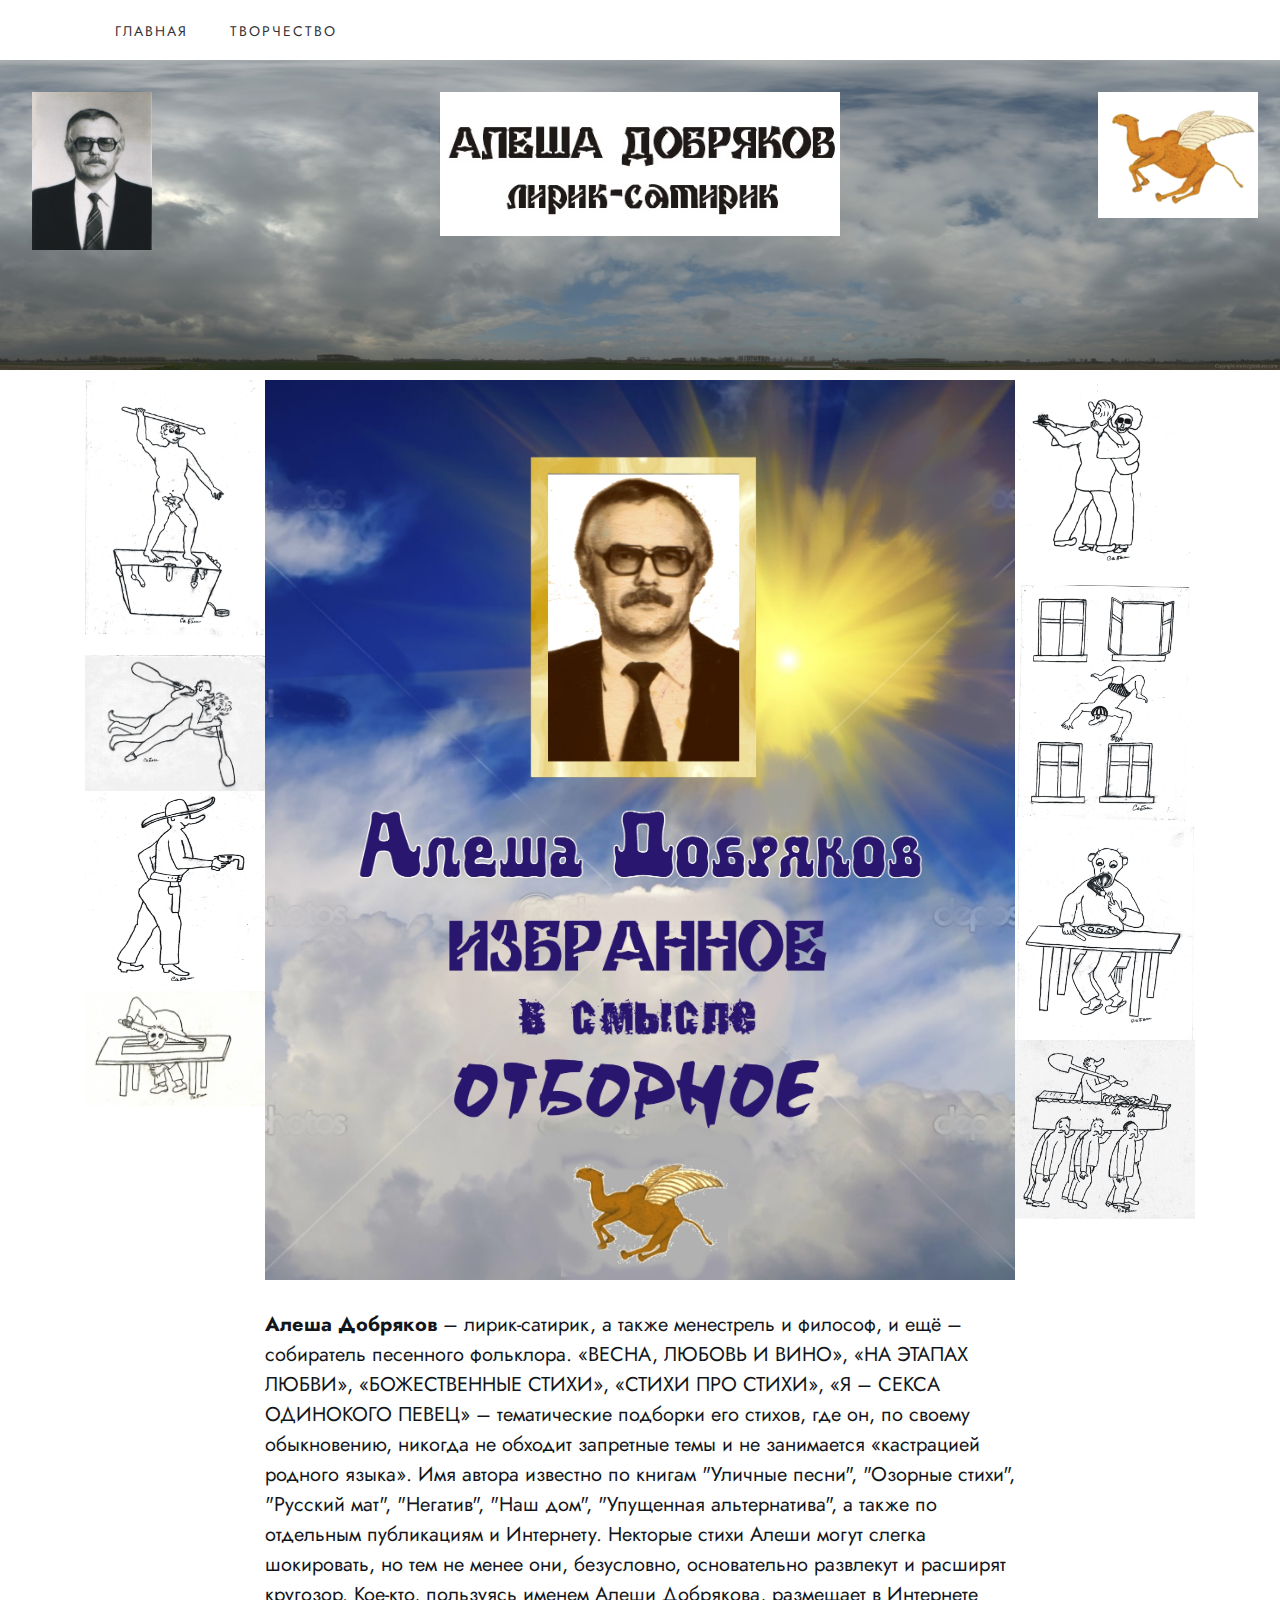
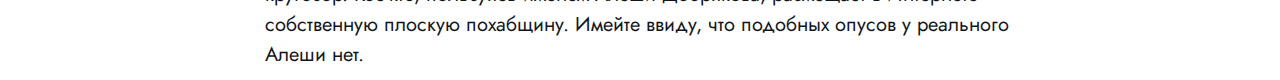
==== index.html @ 8185700b "first commit" ====
<!DOCTYPE html>
<html lang="ru">
	<head>
		<meta charset="UTF-8" />
		<meta name="viewport" content="width=device-width, initial-scale=1.0" />
		<title>Alesha Dobryakov</title>
		<link rel="stylesheet" href="./styles.css" />
		<link rel="preconnect" href="https://fonts.googleapis.com" />
		<link rel="preconnect" href="https://fonts.gstatic.com" crossorigin />
		<link href="https://fonts.googleapis.com/css2?family=Jost:wght@400;500&display=swap" rel="stylesheet" />
	</head>

	<body>
		<header class="header">
			<section class="container">
				<nav>
					<ul class="menu header__menu">
						<li><a href="#">Главная</a></li>
						<li><a href="#">Творчество</a></li>
					</ul>
				</nav>
			</section>
			<section class="header__banner"></section>
		</header>

		<main class="main container-bg">
			<section class="container hero">
				<div class="hero__images-side">
					<img src="/img/1.jpg" alt="" />
					<img src="/img/2.jpg" alt="" />
					<img src="/img/3.jpg" class="cowboy" alt="" />
					<img src="/img/4.jpg" alt="" />
				</div>
				<div class="hero__content">
					<a href="#" class="hero__content-baner"></a>
					<p>
						<b>Алеша Добряков</b> – лирик-сатирик, а также менестрель и философ, и ещё – собиратель песенного фольклора. «ВЕСНА,
						ЛЮБОВЬ И ВИНО», «НА ЭТАПАХ ЛЮБВИ», «БОЖЕСТВЕННЫЕ СТИХИ», «СТИХИ ПРО СТИХИ», «Я – СЕКСА ОДИНОКОГО ПЕВЕЦ» – тематические
						подборки его стихов, где он, по своему обыкновению, никогда не обходит запретные темы и не занимается «кастрацией
						родного языка». Имя автора известно по книгам "Уличные песни", "Озорные стихи", "Русский мат", "Негатив", "Наш дом",
						"Упущенная альтернатива", а также по отдельным публикациям и Интернету. Некторые стихи Алеши могут слегка шокировать,
						но тем не менее они, безусловно, основательно развлекут и расширят кругозор. Кое-кто, пользуясь именем Алеши
						Добрякова, размещает в Интернете собственную плоскую похабщину. Имейте ввиду, что подобных опусов у реального Алеши
						нет.
					</p>
				</div>
				<div class="hero__images-side">
					<img src="/img/5.jpg" alt="" />
					<img src="/img/6.jpg" alt="" />
					<img src="/img/7.jpg" alt="" />
					<img src="/img/8.jpg" alt="" />
				</div>
			</section>
			<section class="container products"></section>
		</main>
		<footer class="footer">
			<section class="container"></section>
		</footer>
	</body>
</html>
---- styles.css ----
* {
	margin: 0;
	box-sizing: border-box;
}

body {
	font-family: "Jost", sans-serif;
	font-style: normal;
	font-weight: 400;
	color: #12161b;
}

ul {
	list-style-type: none;
	padding-left: 0;
}

a {
	text-decoration: none;
}

.header {
}

.header .container {
	display: flex;
	justify-content: space-between;
	align-items: center;
	height: 60px;
	padding: 0 30px;
}

.container {
	max-width: 1110px;
	margin: 0 auto;
}

.menu {
	gap: 42px;
}

.menu a {
	text-transform: uppercase;
	font-size: 14px;
	line-height: 14px;
	letter-spacing: 2px;
	color: #333136;
	text-decoration-line: none;
	transition: text-decoration-line 0.5s ease-in-out;
}

.menu a:hover {
	text-decoration-line: underline;
}

.header__menu {
	display: flex;
	justify-content: space-between;
	align-items: center;
}

.header__banner {
	min-height: 310px;
	min-width: 800px;
	max-width: 100%;
	padding: 4rem 0;
	text-align: center;
	position: relative;
	overflow: hidden;
	background: url(./img/portrait.jpg) left 32px top 32px / 120px no-repeat, url(./img/title.jpg) center top 32px / 400px no-repeat,
		url(./img/camel.jpg) right 22px top 32px / 160px no-repeat, url(./img/background.jpg) center bottom / cover;
}

.main {
	padding: 10px;
}
.container-bg {
}
.hero {
	display: flex;
}
.hero__images-side {
	display: flex;
	flex-direction: column;
}
.hero__images-side img {
	max-width: 180px;
	height: auto;
}
.cowboy {
	max-height: 200px;
}
.hero__content {
}
.hero__content p {
	margin-top: 30px;
	font-size: 20px;
	line-height: 30px;
}
@media only screen and (max-width: 800px) {
	.hero__content p {
		margin-top: -300px;
	}
}
.hero__content-baner {
	display: flex;
	min-height: 900px;
	min-width: 400px;
	background-image: url(./img/cover.jpg);
	background-size: 100%;
	background-repeat: no-repeat;
}
.products {
}
.footer {
}
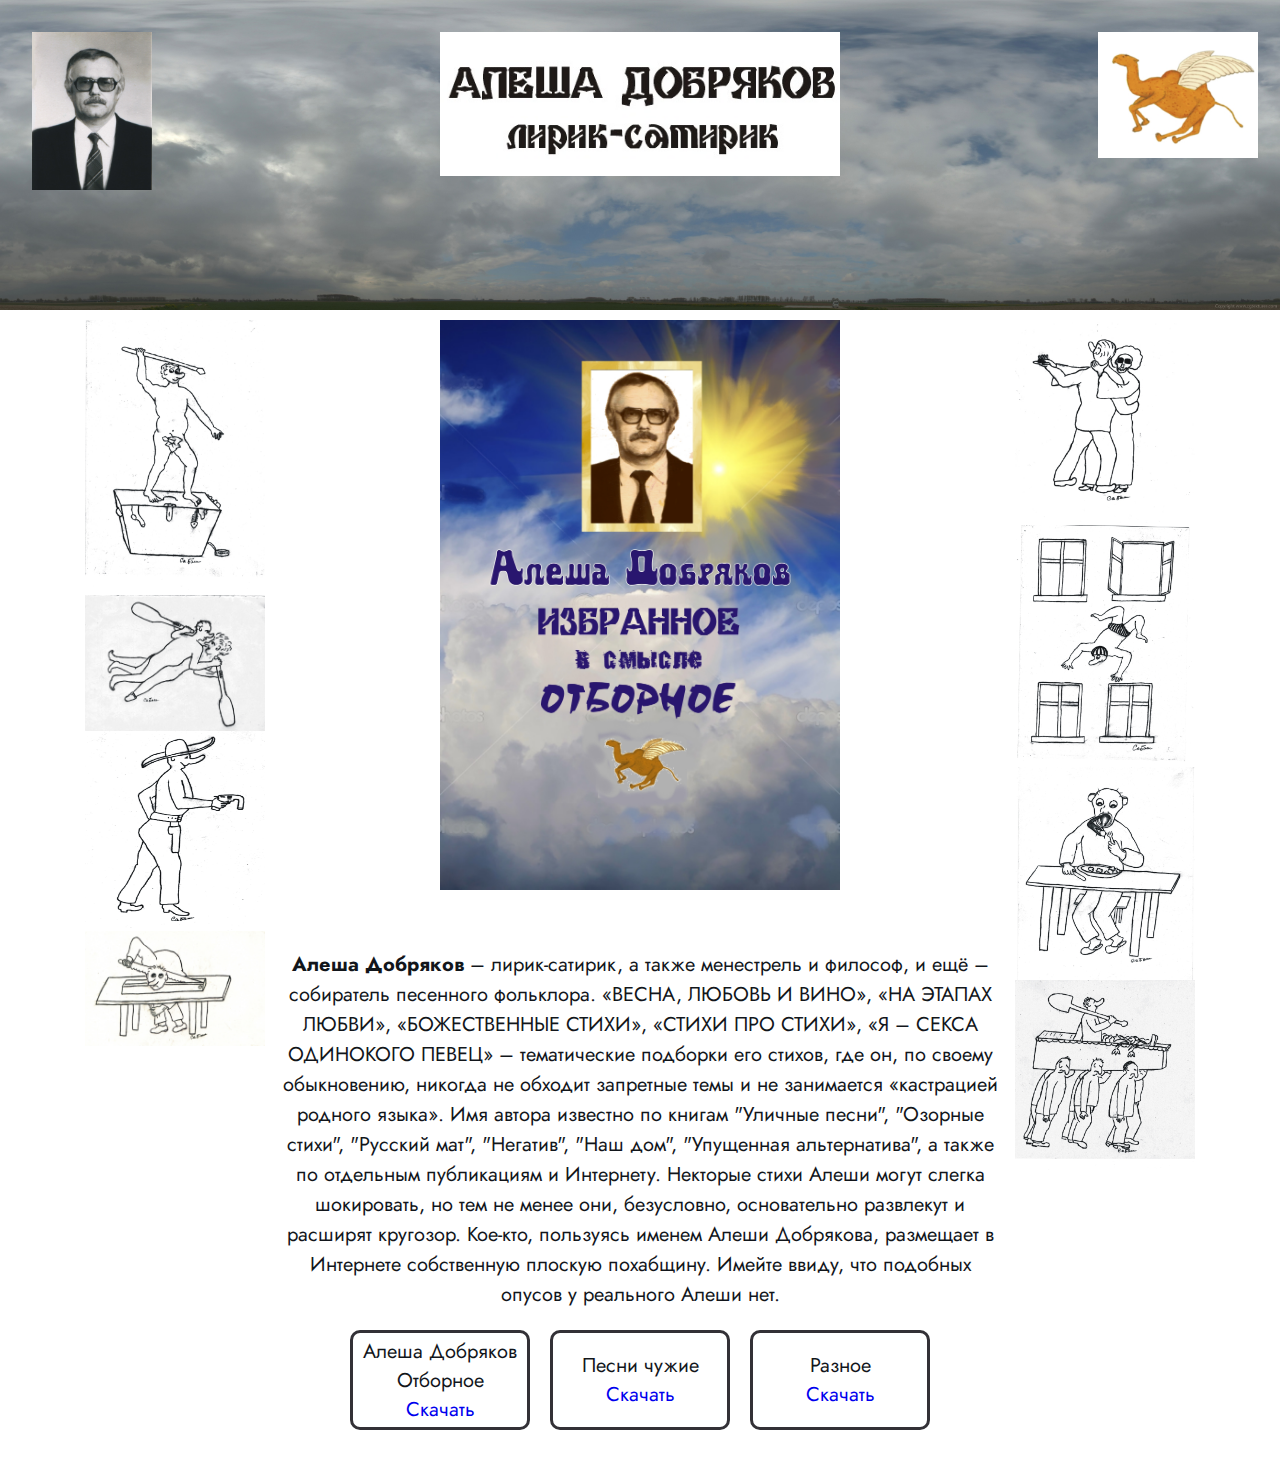
==== commit b75790a2: "ready for download" ====
--- a/index.html
+++ b/index.html
@@ -12,27 +12,27 @@
 
 	<body>
 		<header class="header">
-			<section class="container">
+			<!-- <section class="container">
 				<nav>
 					<ul class="menu header__menu">
 						<li><a href="#">Главная</a></li>
 						<li><a href="#">Творчество</a></li>
 					</ul>
 				</nav>
-			</section>
+			</section> -->
 			<section class="header__banner"></section>
 		</header>
 
 		<main class="main container-bg">
 			<section class="container hero">
 				<div class="hero__images-side">
-					<img src="/img/1.jpg" alt="" />
-					<img src="/img/2.jpg" alt="" />
-					<img src="/img/3.jpg" class="cowboy" alt="" />
-					<img src="/img/4.jpg" alt="" />
+					<img src="./img/1.jpg" alt="" />
+					<img src="./img/2.jpg" alt="" />
+					<img src="./img/3.jpg" class="cowboy" alt="" />
+					<img src="./img/4.jpg" alt="" />
 				</div>
 				<div class="hero__content">
-					<a href="#" class="hero__content-baner"></a>
+					<a href="./pages/poems-about-poems.md" class="hero__content-baner"></a>
 					<p>
 						<b>Алеша Добряков</b> – лирик-сатирик, а также менестрель и философ, и ещё – собиратель песенного фольклора. «ВЕСНА,
 						ЛЮБОВЬ И ВИНО», «НА ЭТАПАХ ЛЮБВИ», «БОЖЕСТВЕННЫЕ СТИХИ», «СТИХИ ПРО СТИХИ», «Я – СЕКСА ОДИНОКОГО ПЕВЕЦ» – тематические
@@ -45,13 +45,29 @@
 					</p>
 				</div>
 				<div class="hero__images-side">
-					<img src="/img/5.jpg" alt="" />
-					<img src="/img/6.jpg" alt="" />
-					<img src="/img/7.jpg" alt="" />
-					<img src="/img/8.jpg" alt="" />
+					<img src="./img/5.jpg" alt="" />
+					<img src="./img/6.jpg" alt="" />
+					<img src="./img/7.jpg" alt="" />
+					<img src="./img/8.jpg" alt="" />
 				</div>
 			</section>
-			<section class="container products"></section>
+			<section class="container products">
+				<div class="dowload-wrapper">
+					<span>Алеша Добряков</span>
+					<span>Отборное</span>
+					<a href="./assets/alesha-dobryakov-otbornoe.doc" download="alesha-dobryakov-otbornoe.doc" class="download-asset"
+						>Скачать</a
+					>
+				</div>
+				<div class="dowload-wrapper">
+					<span>Песни чужие</span>
+					<a href="./assets/pesni.doc" download="pesni.doc" class="download-asset">Скачать</a>
+				</div>
+				<div class="dowload-wrapper">
+					<span>Разное</span>
+					<a href="./assets/raznoe.doc" download="raznoe.doc" class="download-asset">Скачать</a>
+				</div>
+			</section>
 		</main>
 		<footer class="footer">
 			<section class="container"></section>
--- a/styles.css
+++ b/styles.css
@@ -91,26 +91,49 @@
 	max-height: 200px;
 }
 .hero__content {
+	display: flex;
+	flex-direction: column;
+	align-items: center;
+	padding: 0 12px;
 }
 .hero__content p {
 	margin-top: 30px;
 	font-size: 20px;
 	line-height: 30px;
+	text-align: center;
 }
-@media only screen and (max-width: 800px) {
-	.hero__content p {
-		margin-top: -300px;
-	}
-}
+
 .hero__content-baner {
 	display: flex;
-	min-height: 900px;
+	min-height: 600px;
 	min-width: 400px;
+	max-width: 480px;
+
 	background-image: url(./img/cover.jpg);
 	background-size: 100%;
 	background-repeat: no-repeat;
 }
+.hero__content-baner a {
+	margin: 0 auto;
+}
 .products {
+	display: flex;
+	justify-content: center;
+	gap: 20px;
+	padding: 20px;
+	font-size: 20px;
+}
+.dowload-wrapper {
+	display: flex;
+	flex-direction: column;
+	align-items: center;
+	justify-content: center;
+	height: 100px;
+	width: 180px;
+	border: solid #333136;
+	border-radius: 10px;
+}
+.download-asset {
 }
 .footer {
 }
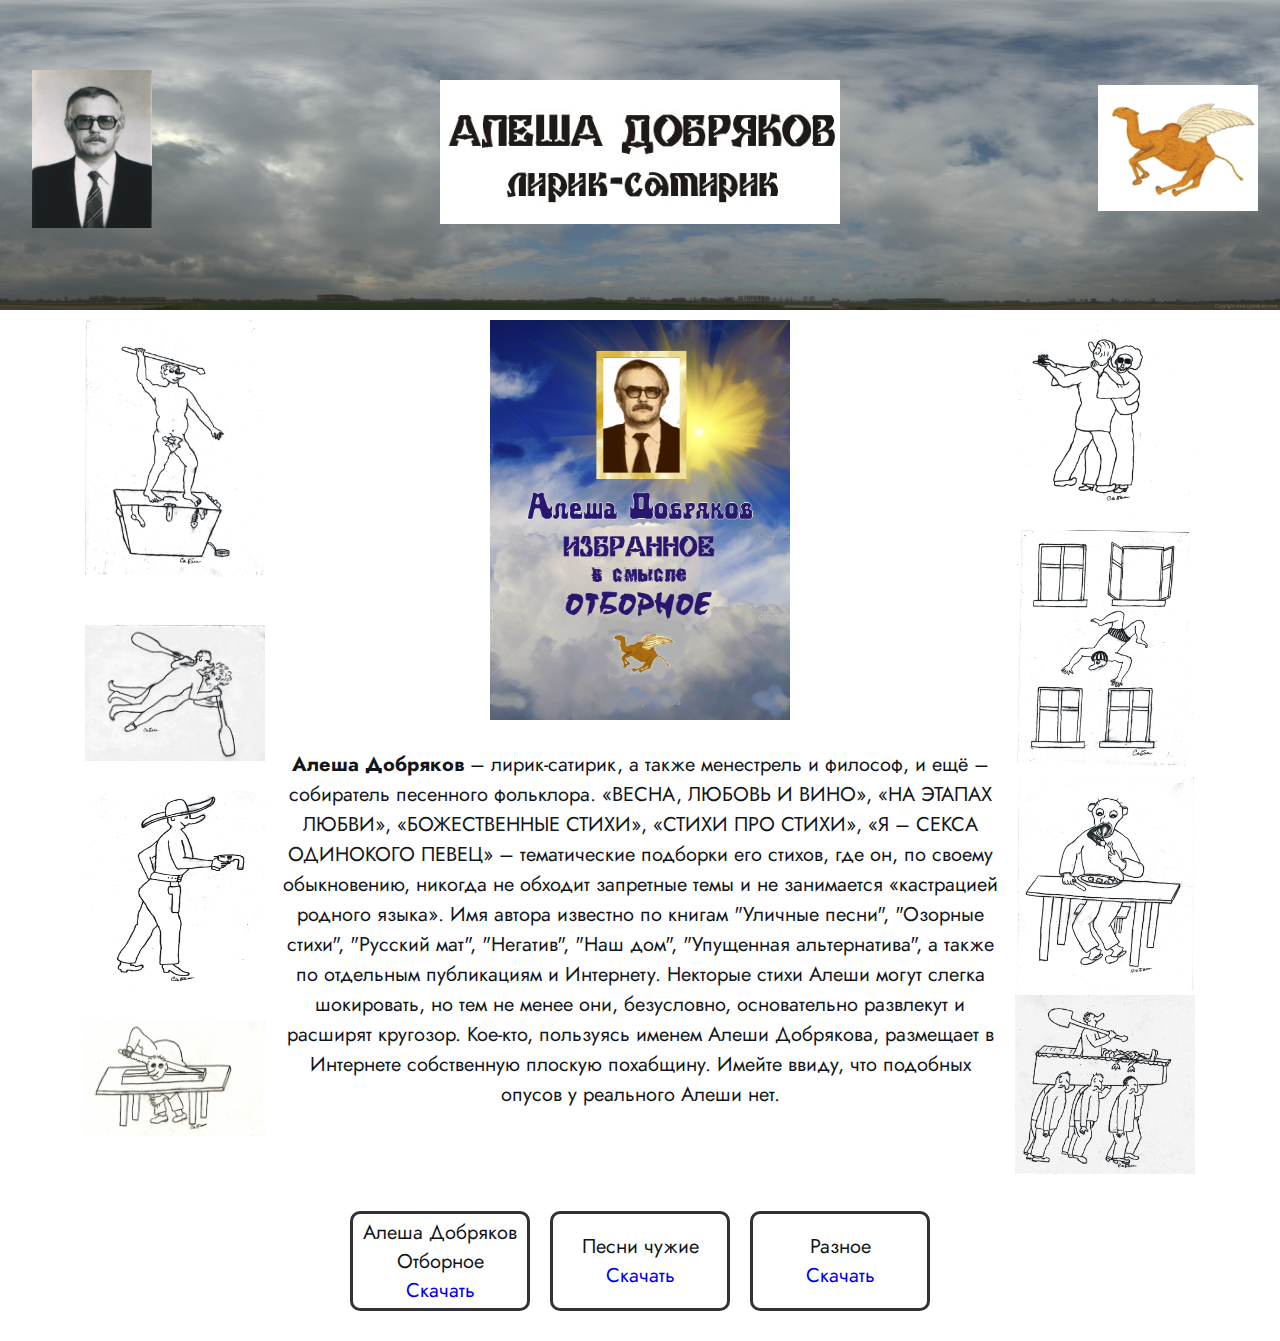
==== commit 0e34714a: "fixes" ====
--- a/index.html
+++ b/index.html
@@ -25,7 +25,7 @@
 
 		<main class="main container-bg">
 			<section class="container hero">
-				<div class="hero__images-side">
+				<div class="hero__images-side left">
 					<img src="./img/1.jpg" alt="" />
 					<img src="./img/2.jpg" alt="" />
 					<img src="./img/3.jpg" class="cowboy" alt="" />
@@ -44,7 +44,7 @@
 						нет.
 					</p>
 				</div>
-				<div class="hero__images-side">
+				<div class="hero__images-side right">
 					<img src="./img/5.jpg" alt="" />
 					<img src="./img/6.jpg" alt="" />
 					<img src="./img/7.jpg" alt="" />
--- a/styles.css
+++ b/styles.css
@@ -67,8 +67,8 @@
 	text-align: center;
 	position: relative;
 	overflow: hidden;
-	background: url(./img/portrait.jpg) left 32px top 32px / 120px no-repeat, url(./img/title.jpg) center top 32px / 400px no-repeat,
-		url(./img/camel.jpg) right 22px top 32px / 160px no-repeat, url(./img/background.jpg) center bottom / cover;
+	background: url(./img/portrait.jpg) left 32px top 70px / 120px no-repeat, url(./img/title.jpg) center top 80px / 400px no-repeat,
+		url(./img/camel.jpg) right 22px top 85px / 160px no-repeat, url(./img/background.jpg) center bottom / cover;
 }
 
 .main {
@@ -86,6 +86,12 @@
 .hero__images-side img {
 	max-width: 180px;
 	height: auto;
+}
+.hero__images-side.right img {
+	margin-bottom: 5px;
+}
+.hero__images-side.left img {
+	margin-bottom: 30px;
 }
 .cowboy {
 	max-height: 200px;
@@ -105,8 +111,8 @@
 
 .hero__content-baner {
 	display: flex;
-	min-height: 600px;
-	min-width: 400px;
+	min-height: 400px;
+	min-width: 300px;
 	max-width: 480px;
 
 	background-image: url(./img/cover.jpg);
